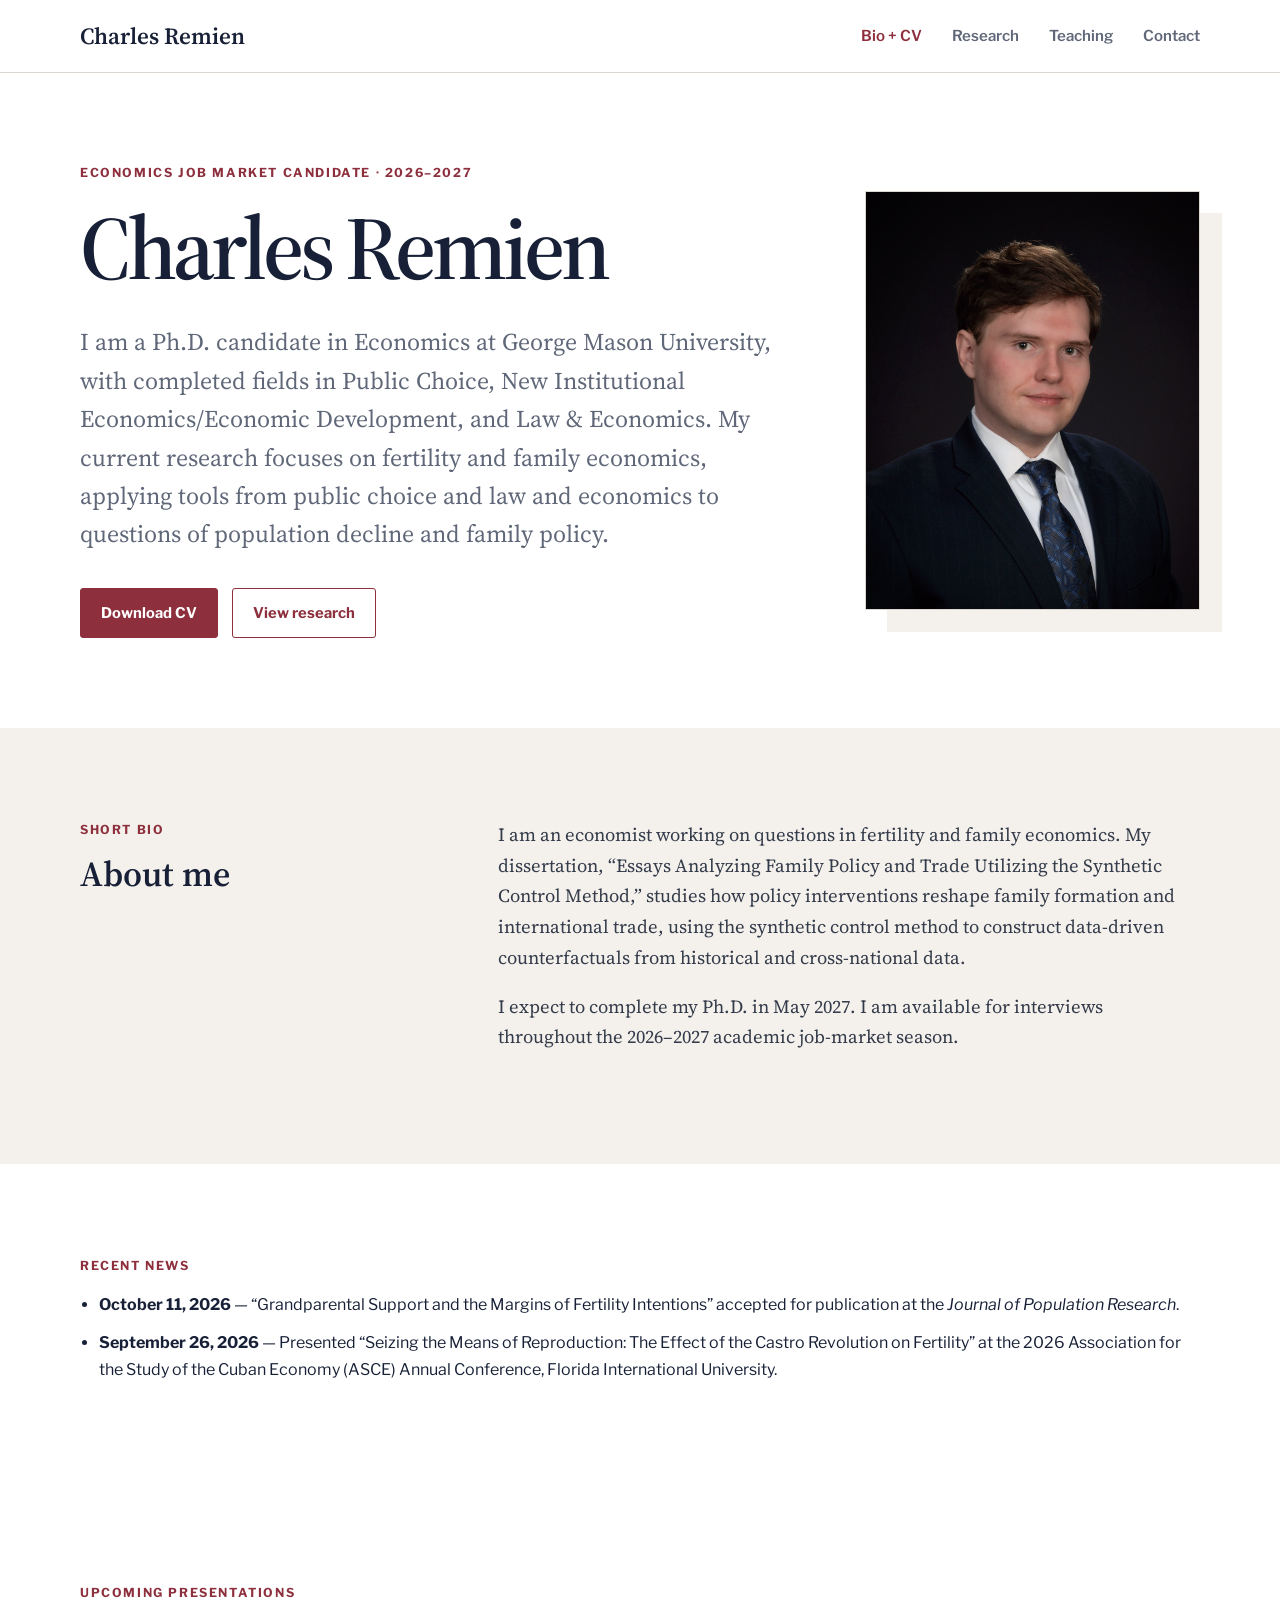
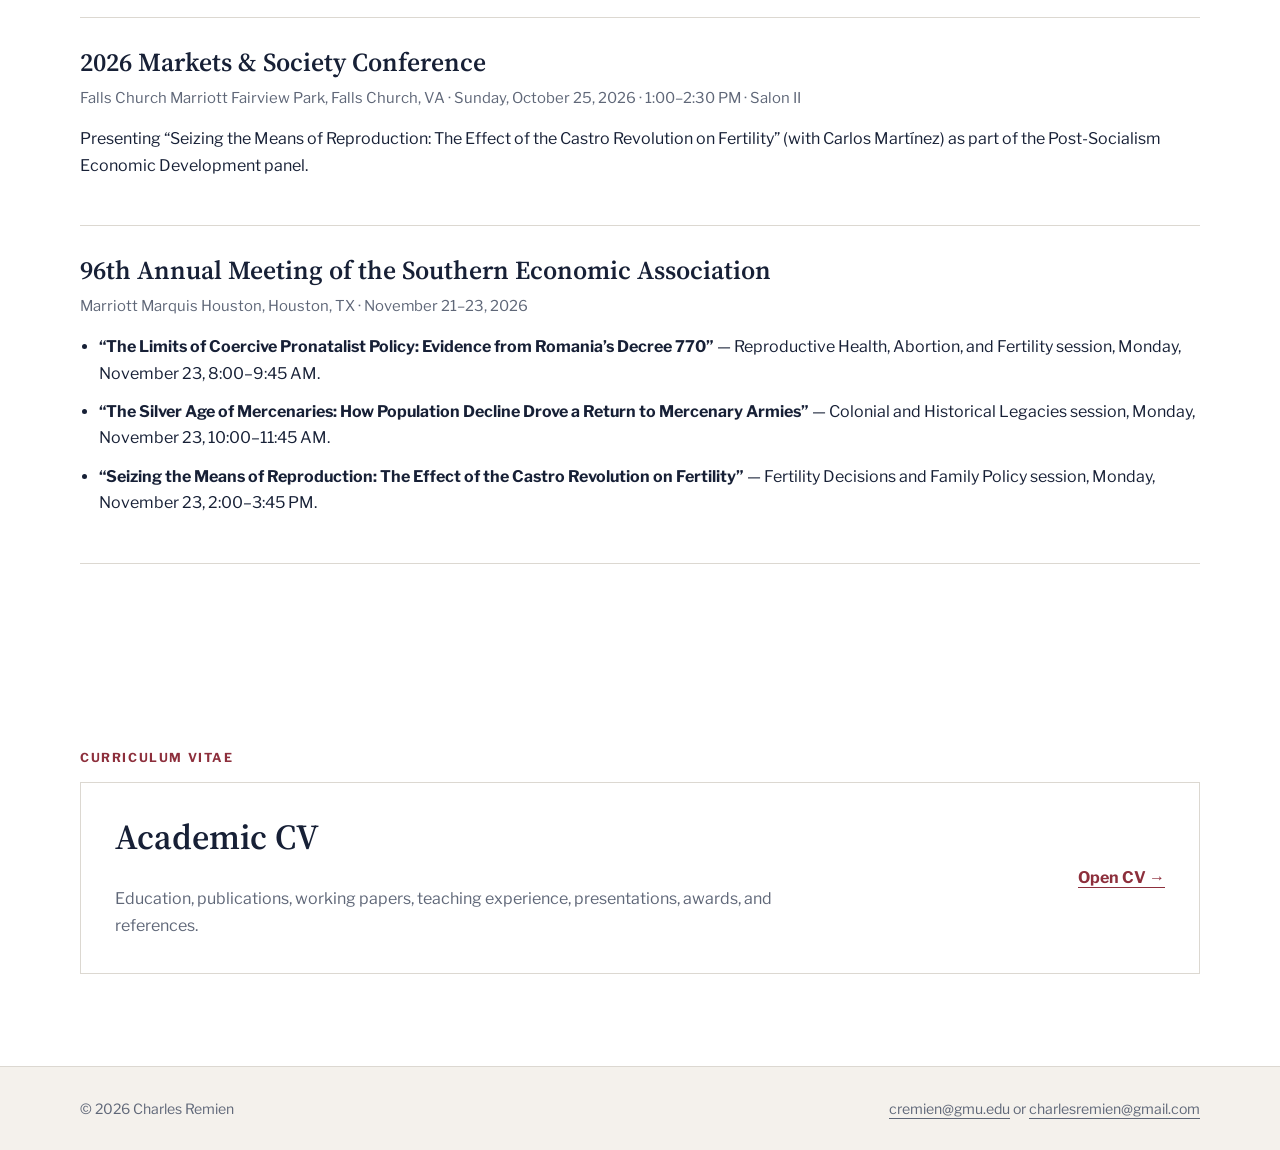
==== index.html @ 2c155588 "Add accepted-articles section and new abstract, Recent news, retitle research page, update CV Co-Aut" ====
<!DOCTYPE html>
<html lang="en">
<head>
  <meta charset="UTF-8">
  <meta name="viewport" content="width=device-width, initial-scale=1.0">
  <meta name="description" content="Economics job market candidate website">
  <title>Charles Remien | Economist</title>
  <link rel="preconnect" href="https://fonts.googleapis.com">
  <link rel="preconnect" href="https://fonts.gstatic.com" crossorigin>
  <link href="https://fonts.googleapis.com/css2?family=Libre+Franklin:wght@400;500;600;700&family=Source+Serif+4:opsz,wght@8..60,400;8..60,600&display=swap" rel="stylesheet">
  <link rel="stylesheet" href="assets/css/style.css">
</head>
<body>
  <header class="site-header">
    <div class="container nav-wrap">
      <a class="site-name" href="index.html">Charles Remien</a>
      <button class="menu-button" aria-label="Open navigation" aria-expanded="false">Menu</button>
      <nav class="site-nav" aria-label="Main navigation">
        <a class="active" href="index.html">Bio + CV</a>
        <a href="research.html">Research</a>
        <a href="teaching.html">Teaching</a>
        <a href="contact.html">Contact</a>
      </nav>
    </div>
  </header>

  <main>
    <section class="hero container">
      <div class="hero-copy">
        <p class="eyebrow">Economics Job Market Candidate · 2026–2027</p>
        <h1>Charles Remien</h1>
        <p class="lead">
          I am a Ph.D. candidate in Economics at George Mason University, with
          completed fields in Public Choice, New Institutional
          Economics/Economic Development, and Law &amp; Economics. My current research
          focuses on fertility and family economics, applying tools from public
          choice and law and economics to questions of population decline and
          family policy.
        </p>
        <div class="button-row">
          <a class="button primary" href="assets/files/cv.pdf">Download CV</a>
          <a class="button secondary" href="research.html">View research</a>
        </div>
      </div>

      <div class="portrait-wrap">
        <img class="portrait" src="assets/images/charles-remien-portrait.jpg" alt="Portrait of Charles Remien">
      </div>
    </section>

    <section class="section muted-section">
      <div class="container two-column">
        <div>
          <p class="section-label">Short bio</p>
          <h2>About me</h2>
        </div>
        <div class="prose">
          <p>
            I am an economist working on questions in fertility and family
            economics. My dissertation, “Essays Analyzing Family Policy and
            Trade Utilizing the Synthetic Control Method,” studies how policy
            interventions reshape family formation and international trade,
            using the synthetic control method to construct data-driven
            counterfactuals from historical and cross-national data.
          </p>
          <p>
            I expect to complete my Ph.D. in May 2027. I am available for
            interviews throughout the 2026–2027 academic job-market season.
          </p>
        </div>
      </div>
    </section>

    <section class="section container">
      <p class="section-label">Recent news</p>
      <ul class="project-list">
        <li><strong>October 11, 2026</strong> — “Grandparental Support and the Margins of Fertility Intentions” accepted for publication at the <em>Journal of Population Research</em>.</li>
        <li><strong>September 26, 2026</strong> — Presented “Seizing the Means of Reproduction: The Effect of the Castro Revolution on Fertility” at the 2026 Association for the Study of the Cuban Economy (ASCE) Annual Conference, Florida International University.</li>
      </ul>
    </section>

    <section class="section container">
      <p class="section-label">Upcoming presentations</p>
      <article class="paper compact-paper">
        <h2>2026 Markets &amp; Society Conference</h2>
        <p class="paper-meta">Falls Church Marriott Fairview Park, Falls Church, VA · Sunday, October 25, 2026 · 1:00–2:30 PM · Salon II</p>
        <p>
          Presenting “Seizing the Means of Reproduction: The Effect of the
          Castro Revolution on Fertility” (with Carlos Martínez) as part of the
          Post-Socialism Economic Development panel.
        </p>
      </article>

      <article class="paper compact-paper">
        <h2>96th Annual Meeting of the Southern Economic Association</h2>
        <p class="paper-meta">Marriott Marquis Houston, Houston, TX · November 21–23, 2026</p>
        <ul class="project-list">
          <li><strong>“The Limits of Coercive Pronatalist Policy: Evidence from Romania’s Decree 770”</strong> — Reproductive Health, Abortion, and Fertility session, Monday, November 23, 8:00–9:45 AM.</li>
          <li><strong>“The Silver Age of Mercenaries: How Population Decline Drove a Return to Mercenary Armies”</strong> — Colonial and Historical Legacies session, Monday, November 23, 10:00–11:45 AM.</li>
          <li><strong>“Seizing the Means of Reproduction: The Effect of the Castro Revolution on Fertility”</strong> — Fertility Decisions and Family Policy session, Monday, November 23, 2:00–3:45 PM.</li>
        </ul>
      </article>
    </section>

    <section class="section container">
      <p class="section-label">Curriculum vitae</p>
      <div class="card cv-card">
        <div>
          <h2>Academic CV</h2>
          <p>
            Education, publications, working papers, teaching experience,
            presentations, awards, and references.
          </p>
        </div>
        <a class="text-link" href="assets/files/cv.pdf">Open CV →</a>
      </div>
    </section>
  </main>

  <footer class="site-footer">
    <div class="container footer-wrap">
    	<p>© <span id="year"></span> Charles Remien</p>
    	<p><a href="mailto:cremien@gmu.edu">cremien@gmu.edu</a> or <a href="mailto:charlesremien@gmail.com">charlesremien@gmail.com</a></p>
    </div>
  </footer>

  <script src="assets/js/main.js"></script>
</body>
</html>
---- assets/css/style.css ----
:root {
  --ink: #172036;
  --muted: #5f6778;
  --accent: #8d2f3c;
  --accent-dark: #68212b;
  --paper: #ffffff;
  --soft: #f4f1ec;
  --line: #dcd8d1;
  --max-width: 1120px;
}

* {
  box-sizing: border-box;
}

html {
  scroll-behavior: smooth;
}

body {
  margin: 0;
  color: var(--ink);
  background: var(--paper);
  font-family: "Libre Franklin", Arial, sans-serif;
  line-height: 1.65;
}

a {
  color: inherit;
  text-decoration-thickness: 1px;
  text-underline-offset: 4px;
}

img {
  max-width: 100%;
}

.container {
  width: min(calc(100% - 40px), var(--max-width));
  margin-inline: auto;
}

.site-header {
  position: sticky;
  top: 0;
  z-index: 10;
  background: rgba(255, 255, 255, 0.96);
  border-bottom: 1px solid var(--line);
  backdrop-filter: blur(10px);
}

.nav-wrap {
  min-height: 72px;
  display: flex;
  align-items: center;
  justify-content: space-between;
  gap: 30px;
}

.site-name {
  font-family: "Source Serif 4", Georgia, serif;
  font-size: 1.45rem;
  font-weight: 600;
  text-decoration: none;
}

.site-nav {
  display: flex;
  align-items: center;
  gap: 30px;
}

.site-nav a {
  color: var(--muted);
  font-size: 0.94rem;
  font-weight: 600;
  text-decoration: none;
}

.site-nav a:hover,
.site-nav a.active {
  color: var(--accent);
}

.menu-button {
  display: none;
  padding: 8px 12px;
  color: var(--ink);
  background: transparent;
  border: 1px solid var(--line);
  border-radius: 4px;
  font: inherit;
}

.hero {
  min-height: 620px;
  display: grid;
  grid-template-columns: 1.35fr 0.65fr;
  align-items: center;
  gap: 90px;
  padding-block: 90px;
}

.eyebrow,
.section-label,
.course-level {
  margin: 0 0 14px;
  color: var(--accent);
  font-size: 0.77rem;
  font-weight: 700;
  letter-spacing: 0.13em;
  text-transform: uppercase;
}

h1,
h2 {
  font-family: "Source Serif 4", Georgia, serif;
  line-height: 1.14;
}

h1 {
  margin: 0 0 24px;
  font-size: clamp(3.1rem, 7vw, 5.9rem);
  font-weight: 600;
  letter-spacing: -0.045em;
}

h2 {
  margin-top: 0;
  font-size: clamp(1.55rem, 3vw, 2.2rem);
  font-weight: 600;
}

.lead {
  max-width: 720px;
  margin: 0;
  color: var(--muted);
  font-family: "Source Serif 4", Georgia, serif;
  font-size: clamp(1.2rem, 2vw, 1.5rem);
  line-height: 1.6;
}

.narrow {
  max-width: 760px;
}

.button-row {
  display: flex;
  flex-wrap: wrap;
  gap: 14px;
  margin-top: 34px;
}

.button {
  display: inline-block;
  padding: 12px 20px;
  border: 1px solid var(--accent);
  border-radius: 3px;
  font-size: 0.92rem;
  font-weight: 700;
  text-decoration: none;
}

.button.primary {
  color: #fff;
  background: var(--accent);
}

.button.primary:hover {
  background: var(--accent-dark);
}

.button.secondary {
  color: var(--accent);
}

.portrait-wrap {
  position: relative;
}

.portrait-wrap::before {
  content: "";
  position: absolute;
  inset: 22px -22px -22px 22px;
  background: var(--soft);
  z-index: -1;
}

.portrait {
  display: block;
  width: 100%;
  aspect-ratio: 4 / 5;
  object-fit: cover;
  border: 1px solid var(--line);
}

.section {
  padding-block: 92px;
}

.muted-section {
  background: var(--soft);
}

.two-column {
  display: grid;
  grid-template-columns: 0.65fr 1.35fr;
  gap: 80px;
}

.prose {
  max-width: 760px;
  color: #343b4a;
  font-family: "Source Serif 4", Georgia, serif;
  font-size: 1.16rem;
}

.prose p:first-child {
  margin-top: 0;
}

.card {
  border: 1px solid var(--line);
  background: #fff;
}

.cv-card {
  display: flex;
  align-items: center;
  justify-content: space-between;
  gap: 30px;
  padding: 34px;
}

.cv-card p {
  max-width: 700px;
  margin-bottom: 0;
  color: var(--muted);
}

.text-link,
.paper-links a {
  color: var(--accent);
  font-weight: 700;
  white-space: nowrap;
}

.page-main {
  padding-block: 74px 110px;
}

.page-header {
  padding-bottom: 65px;
  border-bottom: 1px solid var(--line);
}

.page-header h1 {
  max-width: 900px;
  font-size: clamp(2.8rem, 6vw, 5.2rem);
}

.research-section,
.section-block {
  padding-top: 70px;
}

.paper {
  padding: 30px 0;
  border-bottom: 1px solid var(--line);
}

.paper:first-of-type {
  border-top: 1px solid var(--line);
}

.featured-paper {
  padding: 34px;
  border: 1px solid var(--line);
  background: var(--soft);
}

.paper-heading {
  display: flex;
  justify-content: space-between;
  gap: 30px;
}

.paper h2 {
  margin-bottom: 8px;
  font-size: 1.62rem;
}

.paper-meta {
  margin: 0;
  color: var(--muted);
  font-size: 0.93rem;
}

.paper-links {
  display: flex;
  flex-wrap: wrap;
  align-items: flex-start;
  gap: 16px;
}

.paper-links a {
  font-size: 0.9rem;
}

.compact-paper .paper-links {
  margin-top: 16px;
}

.project-list,
.resource-list,
.profile-links {
  padding-left: 1.2rem;
}

.project-list li,
.resource-list li,
.profile-links li {
  margin-bottom: 12px;
}

.course-grid {
  display: grid;
  grid-template-columns: repeat(3, 1fr);
  gap: 22px;
}

.course-card {
  padding: 28px;
}

.course-card h2 {
  min-height: 2.4em;
  font-size: 1.45rem;
}

.course-card > p:not(.course-level) {
  color: var(--muted);
}

.tag-row {
  display: flex;
  flex-wrap: wrap;
  gap: 8px;
  margin: 22px 0;
}

.tag-row span {
  padding: 4px 9px;
  color: var(--muted);
  background: var(--soft);
  border-radius: 2px;
  font-size: 0.76rem;
}

.contact-layout {
  display: grid;
  grid-template-columns: 1.1fr 1fr 0.8fr;
  gap: 22px;
  padding-top: 70px;
}

.contact-card {
  min-height: 250px;
  padding: 30px;
}

.contact-card h2 {
  font-size: 1.4rem;
  overflow-wrap: anywhere;
}

.contact-card p,
.contact-card li {
  color: var(--muted);
}

.profile-links {
  list-style: none;
  padding: 0;
}

.availability {
  max-width: 780px;
  margin-top: 70px;
  padding-top: 45px;
  border-top: 1px solid var(--line);
  font-family: "Source Serif 4", Georgia, serif;
  font-size: 1.15rem;
}

.site-footer {
  padding-block: 30px;
  color: var(--muted);
  background: var(--soft);
  border-top: 1px solid var(--line);
  font-size: 0.88rem;
}

.footer-wrap {
  display: flex;
  justify-content: space-between;
  gap: 25px;
}

.footer-wrap p {
  margin: 0;
}

@media (max-width: 820px) {
  .menu-button {
    display: block;
  }

  .site-nav {
    position: absolute;
    top: 72px;
    left: 0;
    right: 0;
    display: none;
    flex-direction: column;
    align-items: flex-start;
    gap: 0;
    padding: 10px 20px 20px;
    background: #fff;
    border-bottom: 1px solid var(--line);
  }

  .site-nav.open {
    display: flex;
  }

  .site-nav a {
    width: 100%;
    padding: 12px 0;
  }

  .hero,
  .two-column,
  .contact-layout {
    grid-template-columns: 1fr;
  }

  .hero {
    gap: 55px;
    padding-block: 65px;
  }

  .portrait-wrap {
    max-width: 460px;
  }

  .two-column {
    gap: 22px;
  }

  .course-grid {
    grid-template-columns: 1fr;
  }

  .paper-heading,
  .cv-card {
    align-items: flex-start;
    flex-direction: column;
  }
}

@media (max-width: 520px) {
  .container {
    width: min(calc(100% - 28px), var(--max-width));
  }

  .hero,
  .section,
  .page-main {
    padding-block: 52px;
  }

  h1 {
    font-size: 3rem;
  }

  .featured-paper,
  .course-card,
  .contact-card,
  .cv-card {
    padding: 22px;
  }

  .footer-wrap {
    flex-direction: column;
  }
}
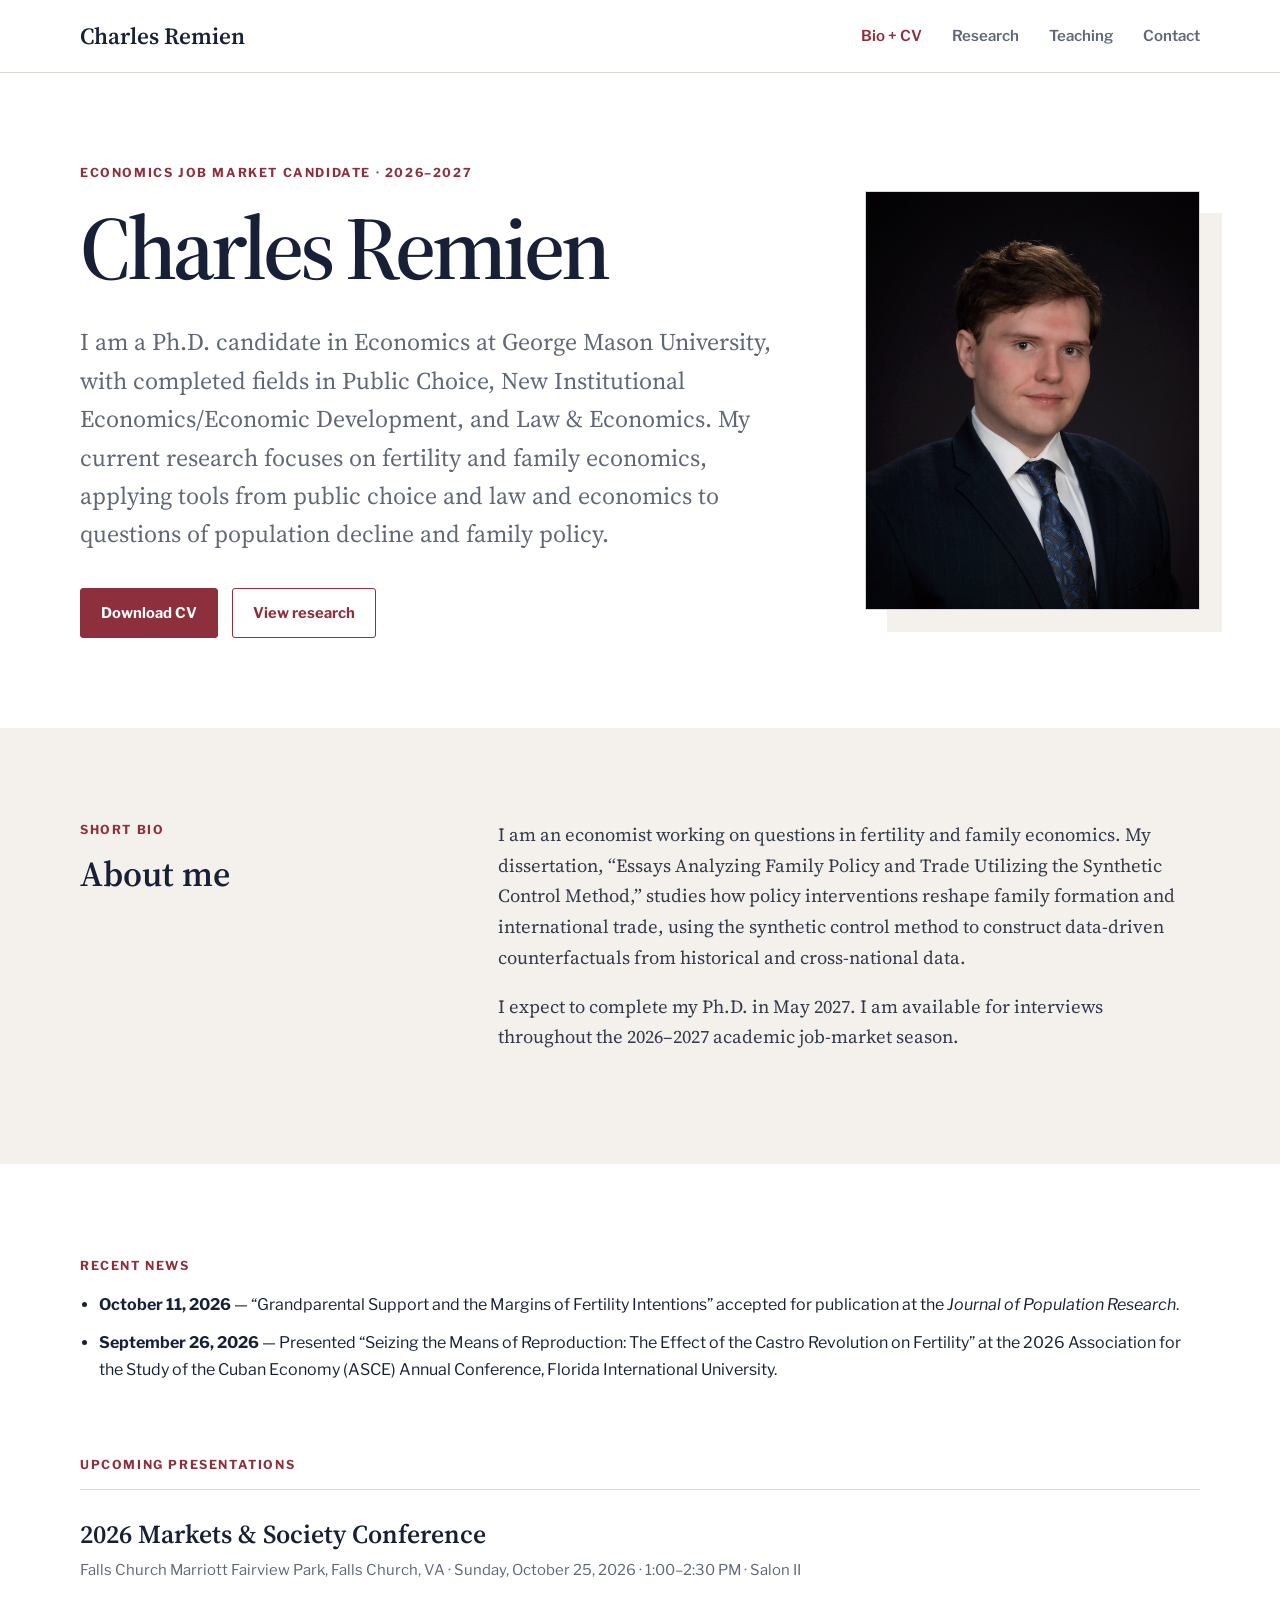
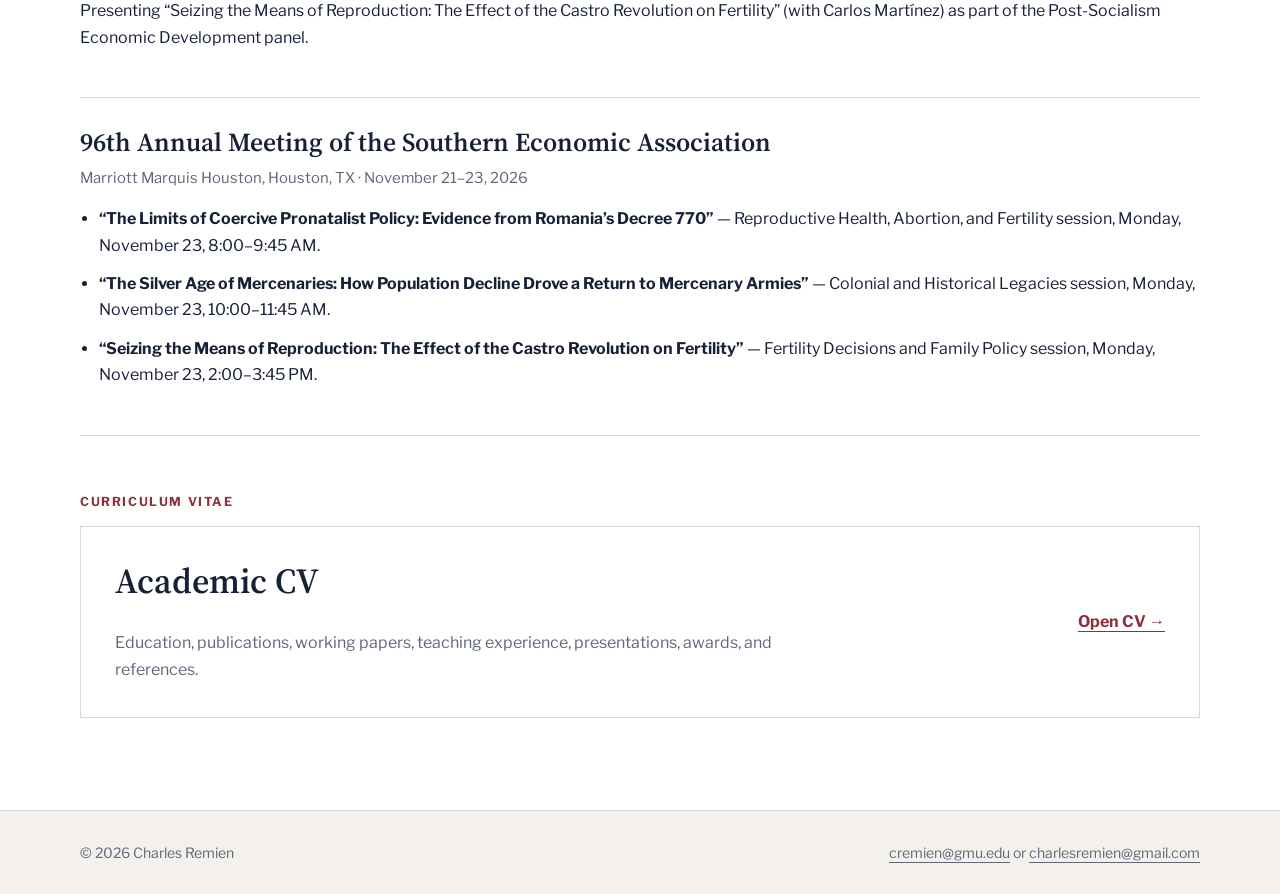
==== commit faa36f42: "Tighten spacing between homepage news, upcoming presentations, and CV sections Co-Authored-By: Claud" ====
--- a/index.html
+++ b/index.html
@@ -71,7 +71,7 @@
       </div>
     </section>
 
-    <section class="section container">
+    <section class="section section-tight-bottom container">
       <p class="section-label">Recent news</p>
       <ul class="project-list">
         <li><strong>October 11, 2026</strong> — “Grandparental Support and the Margins of Fertility Intentions” accepted for publication at the <em>Journal of Population Research</em>.</li>
@@ -79,7 +79,7 @@
       </ul>
     </section>
 
-    <section class="section container">
+    <section class="section section-tight-top section-tight-bottom container">
       <p class="section-label">Upcoming presentations</p>
       <article class="paper compact-paper">
         <h2>2026 Markets &amp; Society Conference</h2>
@@ -102,7 +102,7 @@
       </article>
     </section>
 
-    <section class="section container">
+    <section class="section section-tight-top container">
       <p class="section-label">Curriculum vitae</p>
       <div class="card cv-card">
         <div>
--- a/assets/css/style.css
+++ b/assets/css/style.css
@@ -196,6 +196,14 @@
 
 .section {
   padding-block: 92px;
+}
+
+.section.section-tight-bottom {
+  padding-bottom: 28px;
+}
+
+.section.section-tight-top {
+  padding-top: 28px;
 }
 
 .muted-section {
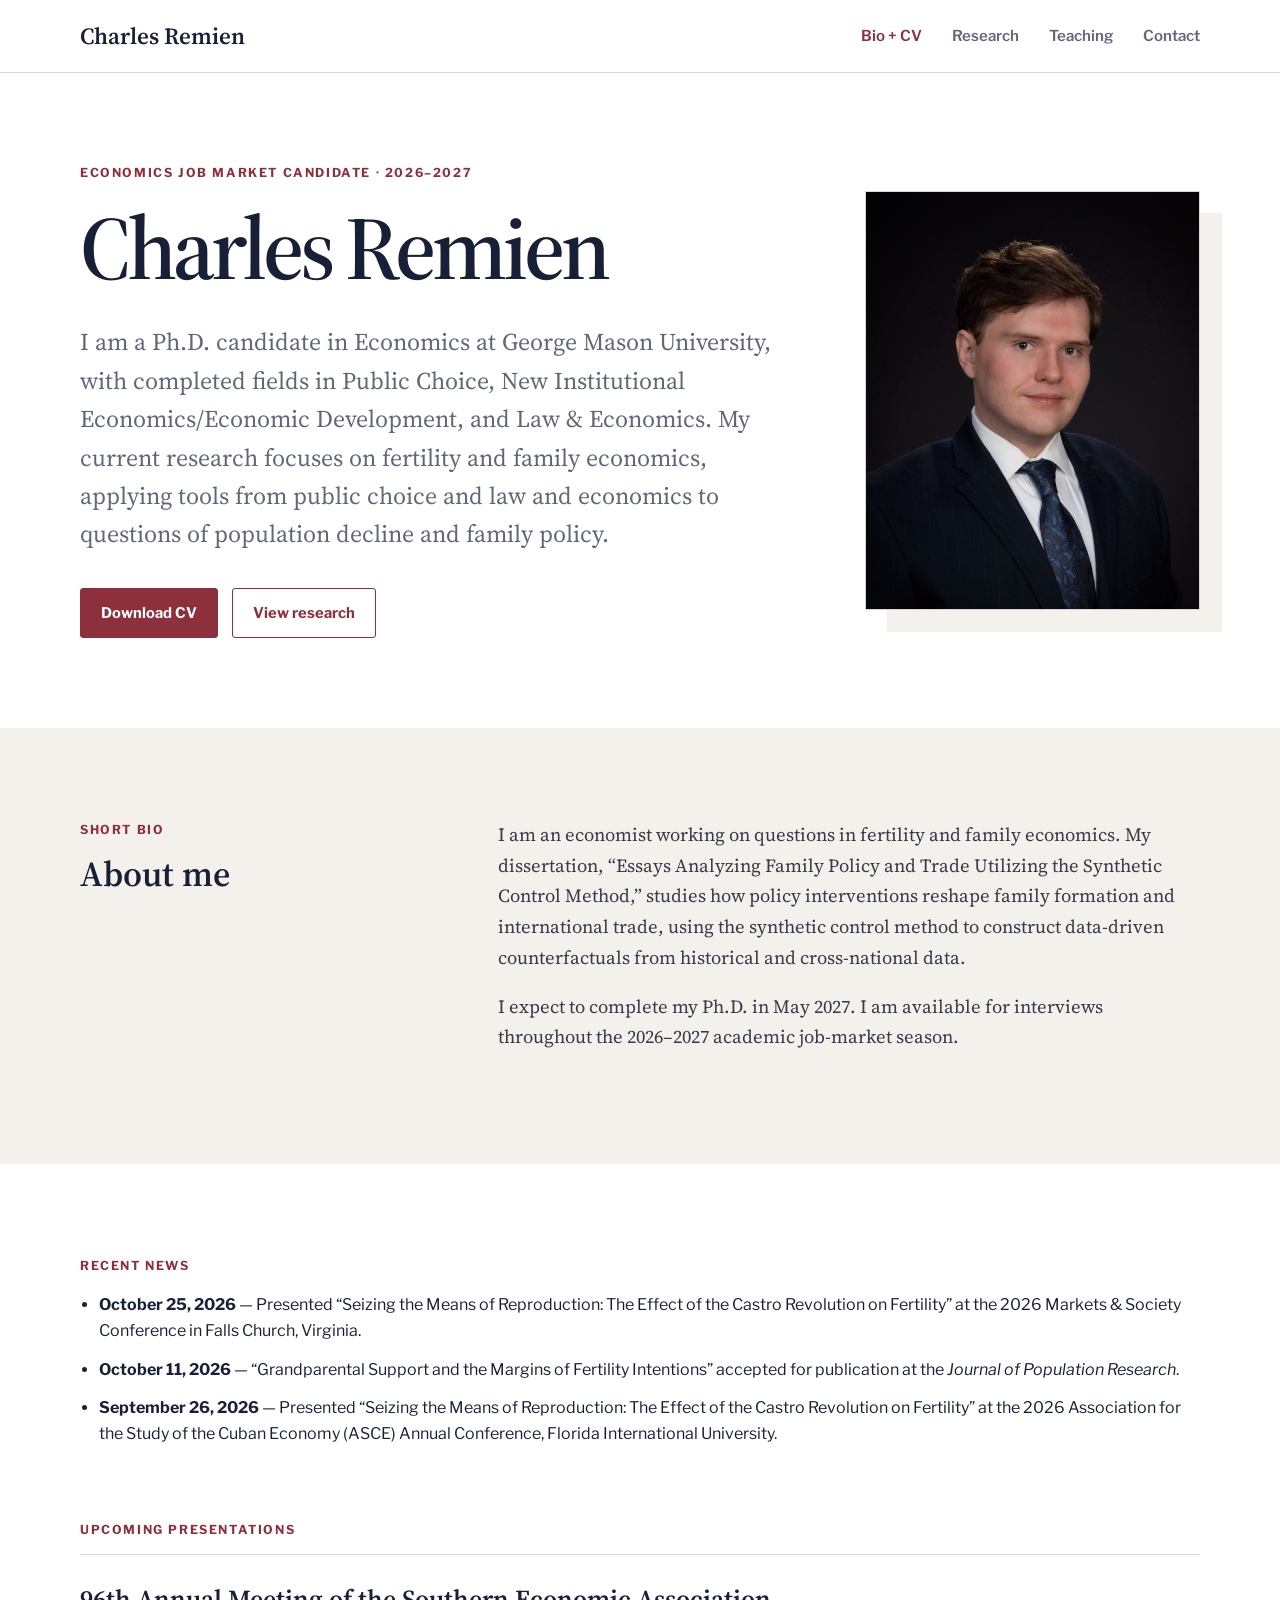
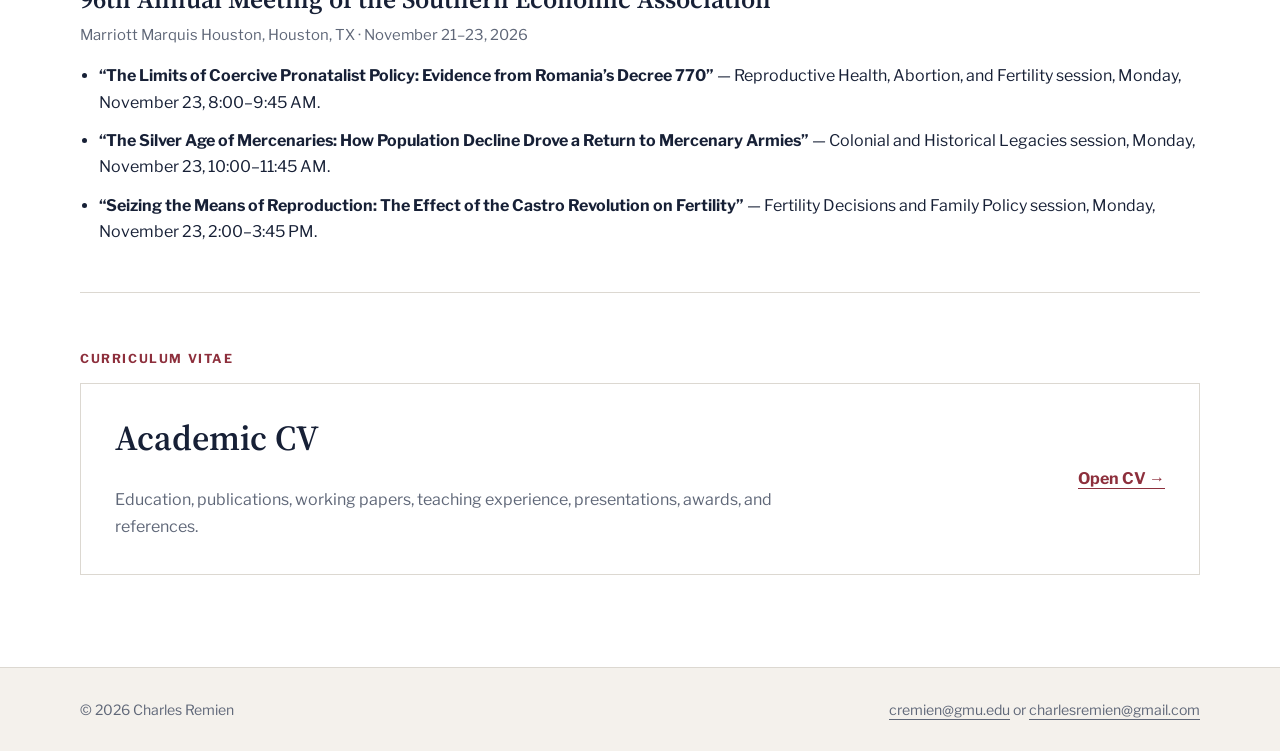
==== commit 42e83e76: "Markets & Society conference update: news item, Cuba paper tag, remove from upcoming; update Mercena" ====
--- a/index.html
+++ b/index.html
@@ -3,7 +3,7 @@
 <head>
   <meta charset="UTF-8">
   <meta name="viewport" content="width=device-width, initial-scale=1.0">
-  <meta name="description" content="Economics job market candidate website">
+  <meta name="description" content="Charles Remien — Ph.D. candidate in Economics at George Mason University. Fertility and family economics, public choice, and economic history. On the 2026–27 job market.">
   <title>Charles Remien | Economist</title>
   <link rel="preconnect" href="https://fonts.googleapis.com">
   <link rel="preconnect" href="https://fonts.gstatic.com" crossorigin>
@@ -74,6 +74,7 @@
     <section class="section section-tight-bottom container">
       <p class="section-label">Recent news</p>
       <ul class="project-list">
+        <li><strong>October 25, 2026</strong> — Presented “Seizing the Means of Reproduction: The Effect of the Castro Revolution on Fertility” at the 2026 Markets &amp; Society Conference in Falls Church, Virginia.</li>
         <li><strong>October 11, 2026</strong> — “Grandparental Support and the Margins of Fertility Intentions” accepted for publication at the <em>Journal of Population Research</em>.</li>
         <li><strong>September 26, 2026</strong> — Presented “Seizing the Means of Reproduction: The Effect of the Castro Revolution on Fertility” at the 2026 Association for the Study of the Cuban Economy (ASCE) Annual Conference, Florida International University.</li>
       </ul>
@@ -81,16 +82,6 @@
 
     <section class="section section-tight-top section-tight-bottom container">
       <p class="section-label">Upcoming presentations</p>
-      <article class="paper compact-paper">
-        <h2>2026 Markets &amp; Society Conference</h2>
-        <p class="paper-meta">Falls Church Marriott Fairview Park, Falls Church, VA · Sunday, October 25, 2026 · 1:00–2:30 PM · Salon II</p>
-        <p>
-          Presenting “Seizing the Means of Reproduction: The Effect of the
-          Castro Revolution on Fertility” (with Carlos Martínez) as part of the
-          Post-Socialism Economic Development panel.
-        </p>
-      </article>
-
       <article class="paper compact-paper">
         <h2>96th Annual Meeting of the Southern Economic Association</h2>
         <p class="paper-meta">Marriott Marquis Houston, Houston, TX · November 21–23, 2026</p>
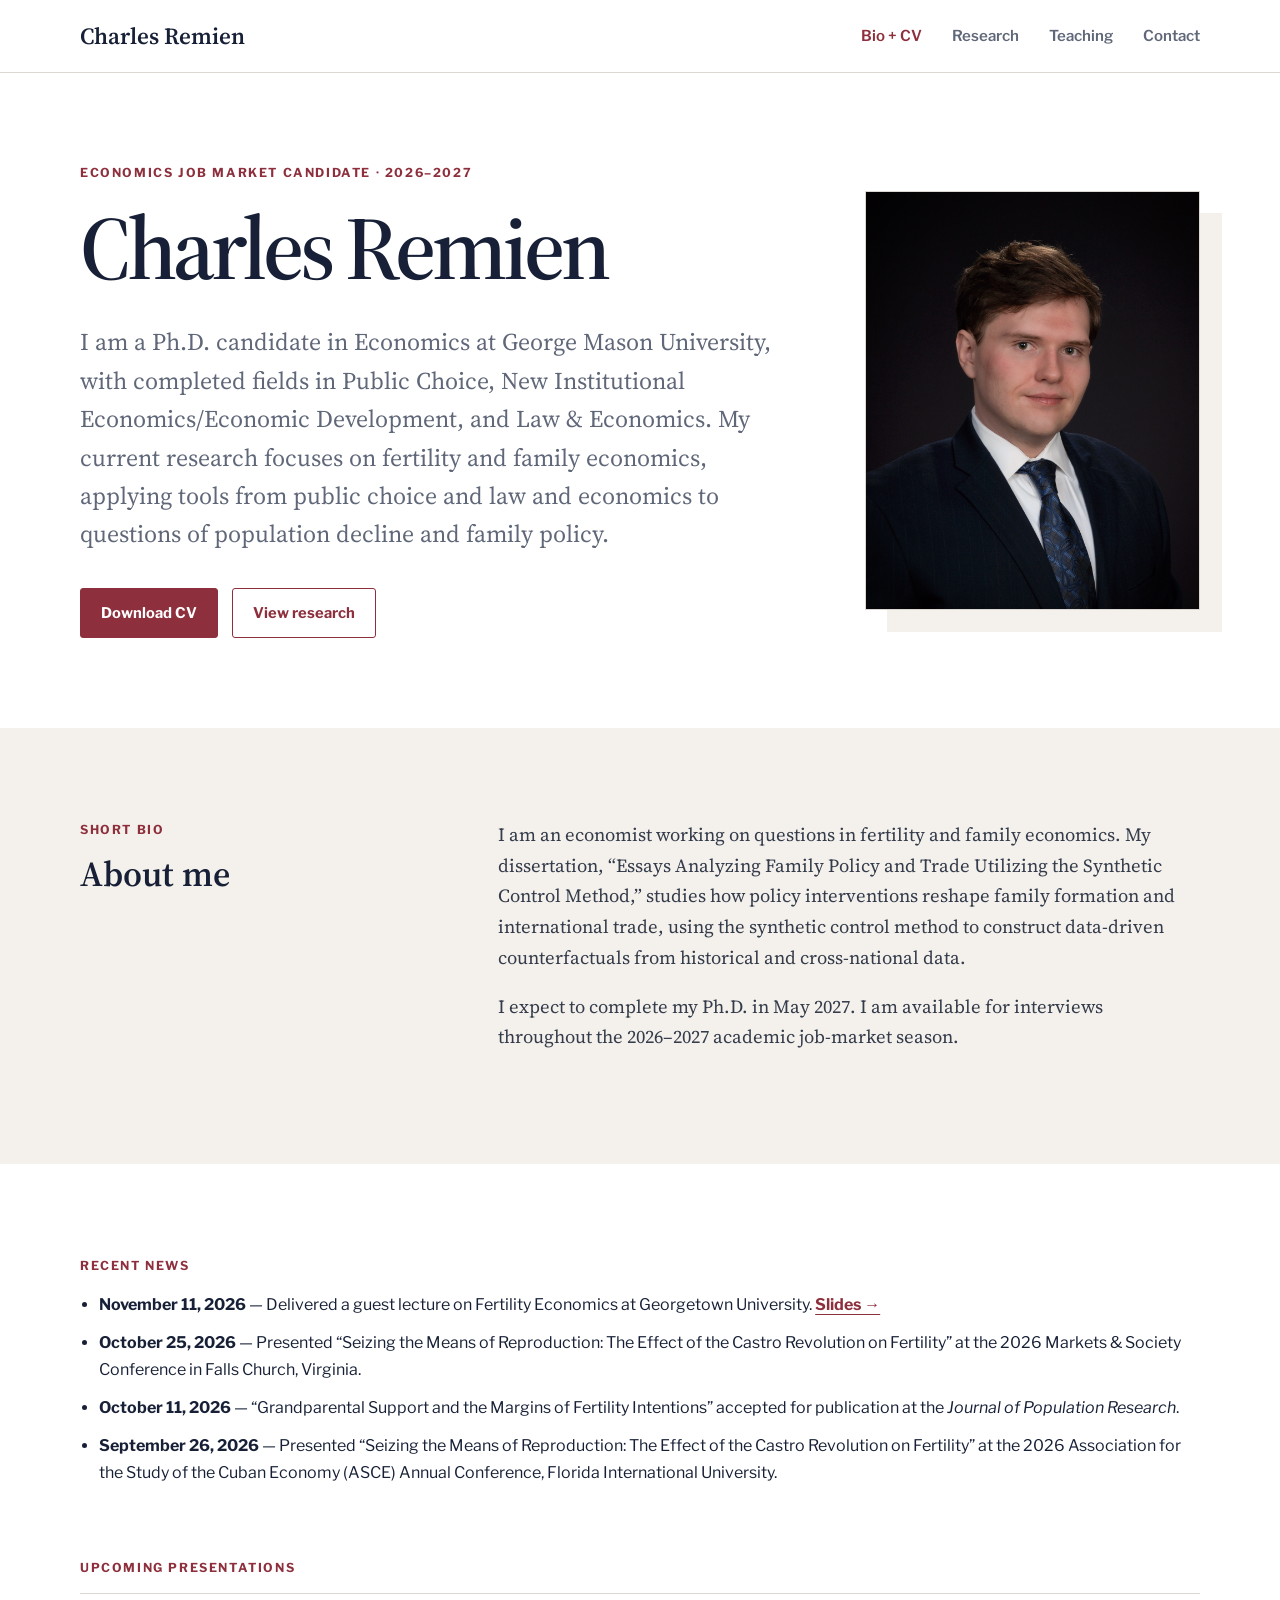
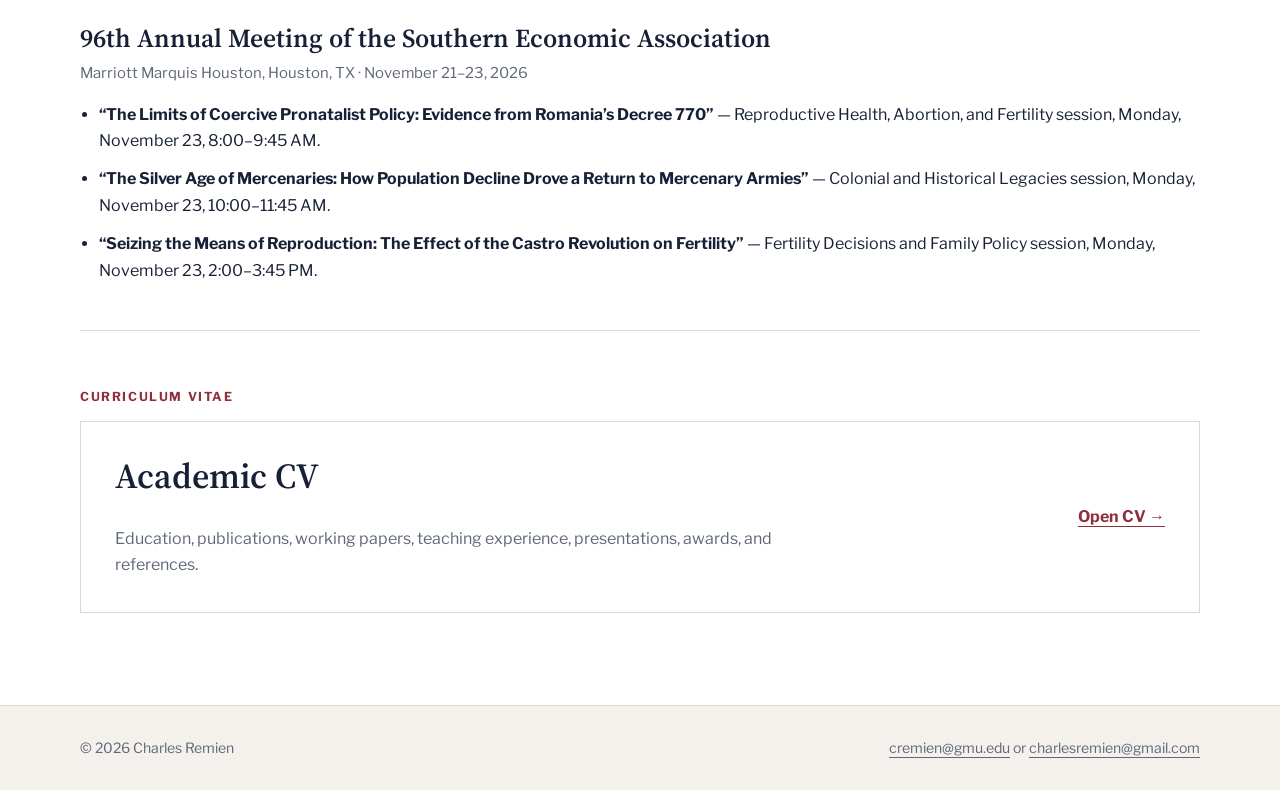
==== commit 5fa60c47: "Add Georgetown guest lecture news item with slides Co-Authored-By: Claude Sonnet 5.5 <noreply@anthro" ====
--- a/index.html
+++ b/index.html
@@ -74,6 +74,7 @@
     <section class="section section-tight-bottom container">
       <p class="section-label">Recent news</p>
       <ul class="project-list">
+        <li><strong>November 11, 2026</strong> — Delivered a guest lecture on Fertility Economics at Georgetown University. <a class="text-link" href="assets/files/guest-lecture-fertility-slides.pdf">Slides →</a></li>
         <li><strong>October 25, 2026</strong> — Presented “Seizing the Means of Reproduction: The Effect of the Castro Revolution on Fertility” at the 2026 Markets &amp; Society Conference in Falls Church, Virginia.</li>
         <li><strong>October 11, 2026</strong> — “Grandparental Support and the Margins of Fertility Intentions” accepted for publication at the <em>Journal of Population Research</em>.</li>
         <li><strong>September 26, 2026</strong> — Presented “Seizing the Means of Reproduction: The Effect of the Castro Revolution on Fertility” at the 2026 Association for the Study of the Cuban Economy (ASCE) Annual Conference, Florida International University.</li>
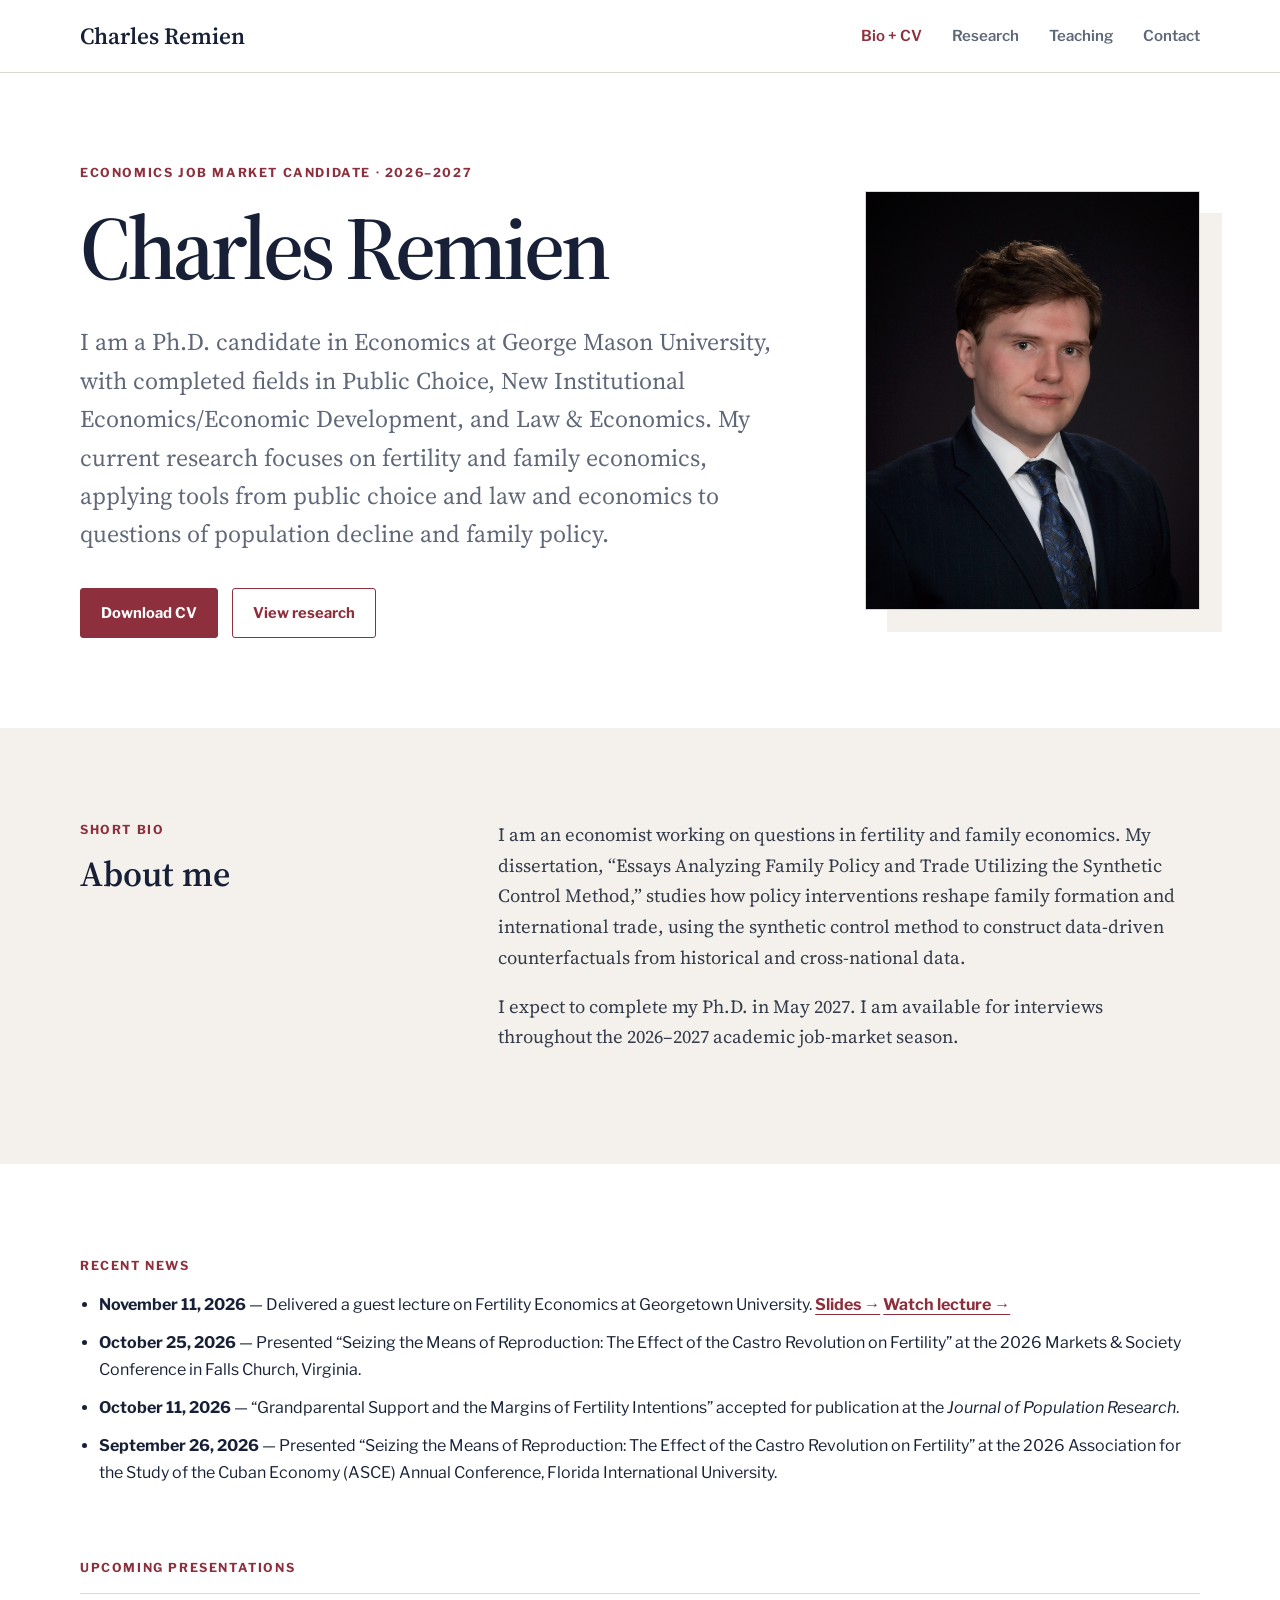
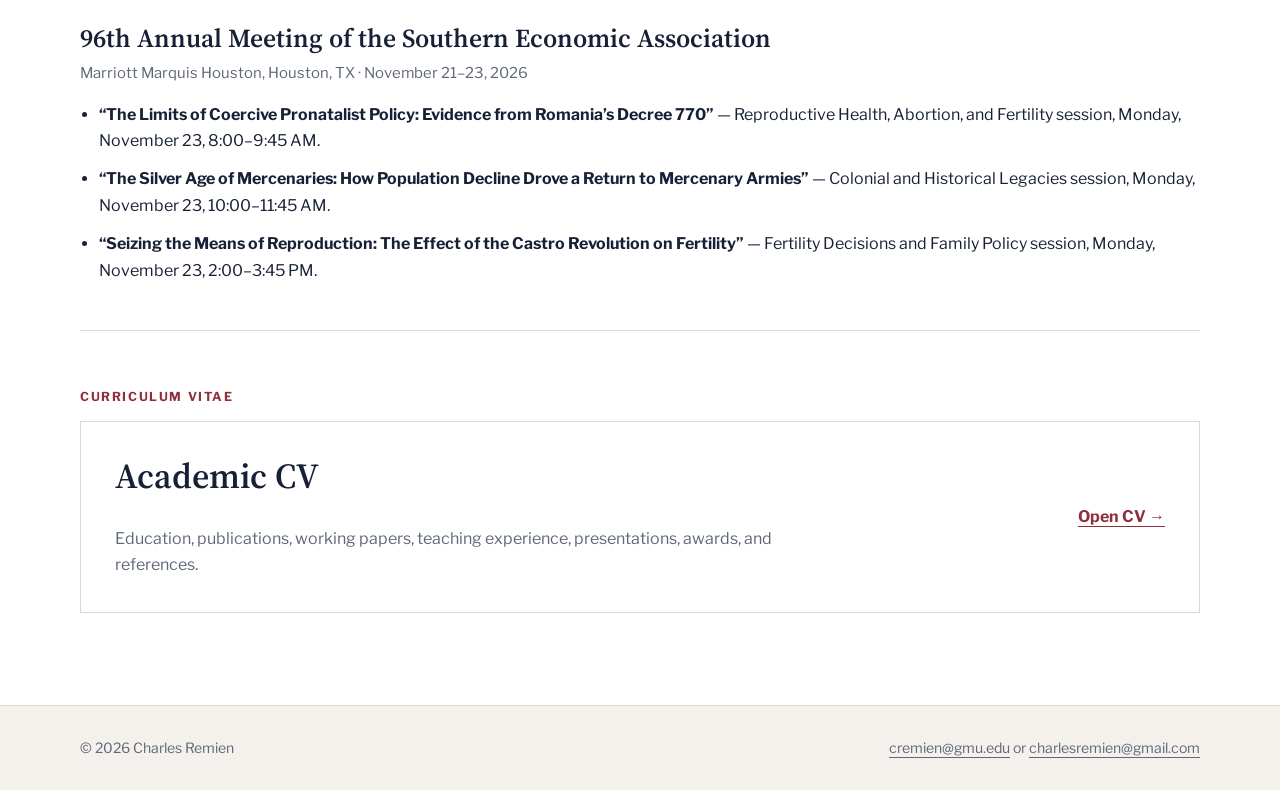
==== commit 347679a1: "Add Georgetown lecture recording link Co-Authored-By: Claude Sonnet 5.5 <noreply@anthropic.com>" ====
--- a/index.html
+++ b/index.html
@@ -74,7 +74,7 @@
     <section class="section section-tight-bottom container">
       <p class="section-label">Recent news</p>
       <ul class="project-list">
-        <li><strong>November 11, 2026</strong> — Delivered a guest lecture on Fertility Economics at Georgetown University. <a class="text-link" href="assets/files/guest-lecture-fertility-slides.pdf">Slides →</a></li>
+        <li><strong>November 11, 2026</strong> — Delivered a guest lecture on Fertility Economics at Georgetown University. <a class="text-link" href="assets/files/guest-lecture-fertility-slides.pdf">Slides →</a> <a class="text-link" href="https://youtu.be/rz3AYt3k1hU">Watch lecture →</a></li>
         <li><strong>October 25, 2026</strong> — Presented “Seizing the Means of Reproduction: The Effect of the Castro Revolution on Fertility” at the 2026 Markets &amp; Society Conference in Falls Church, Virginia.</li>
         <li><strong>October 11, 2026</strong> — “Grandparental Support and the Margins of Fertility Intentions” accepted for publication at the <em>Journal of Population Research</em>.</li>
         <li><strong>September 26, 2026</strong> — Presented “Seizing the Means of Reproduction: The Effect of the Castro Revolution on Fertility” at the 2026 Association for the Study of the Cuban Economy (ASCE) Annual Conference, Florida International University.</li>
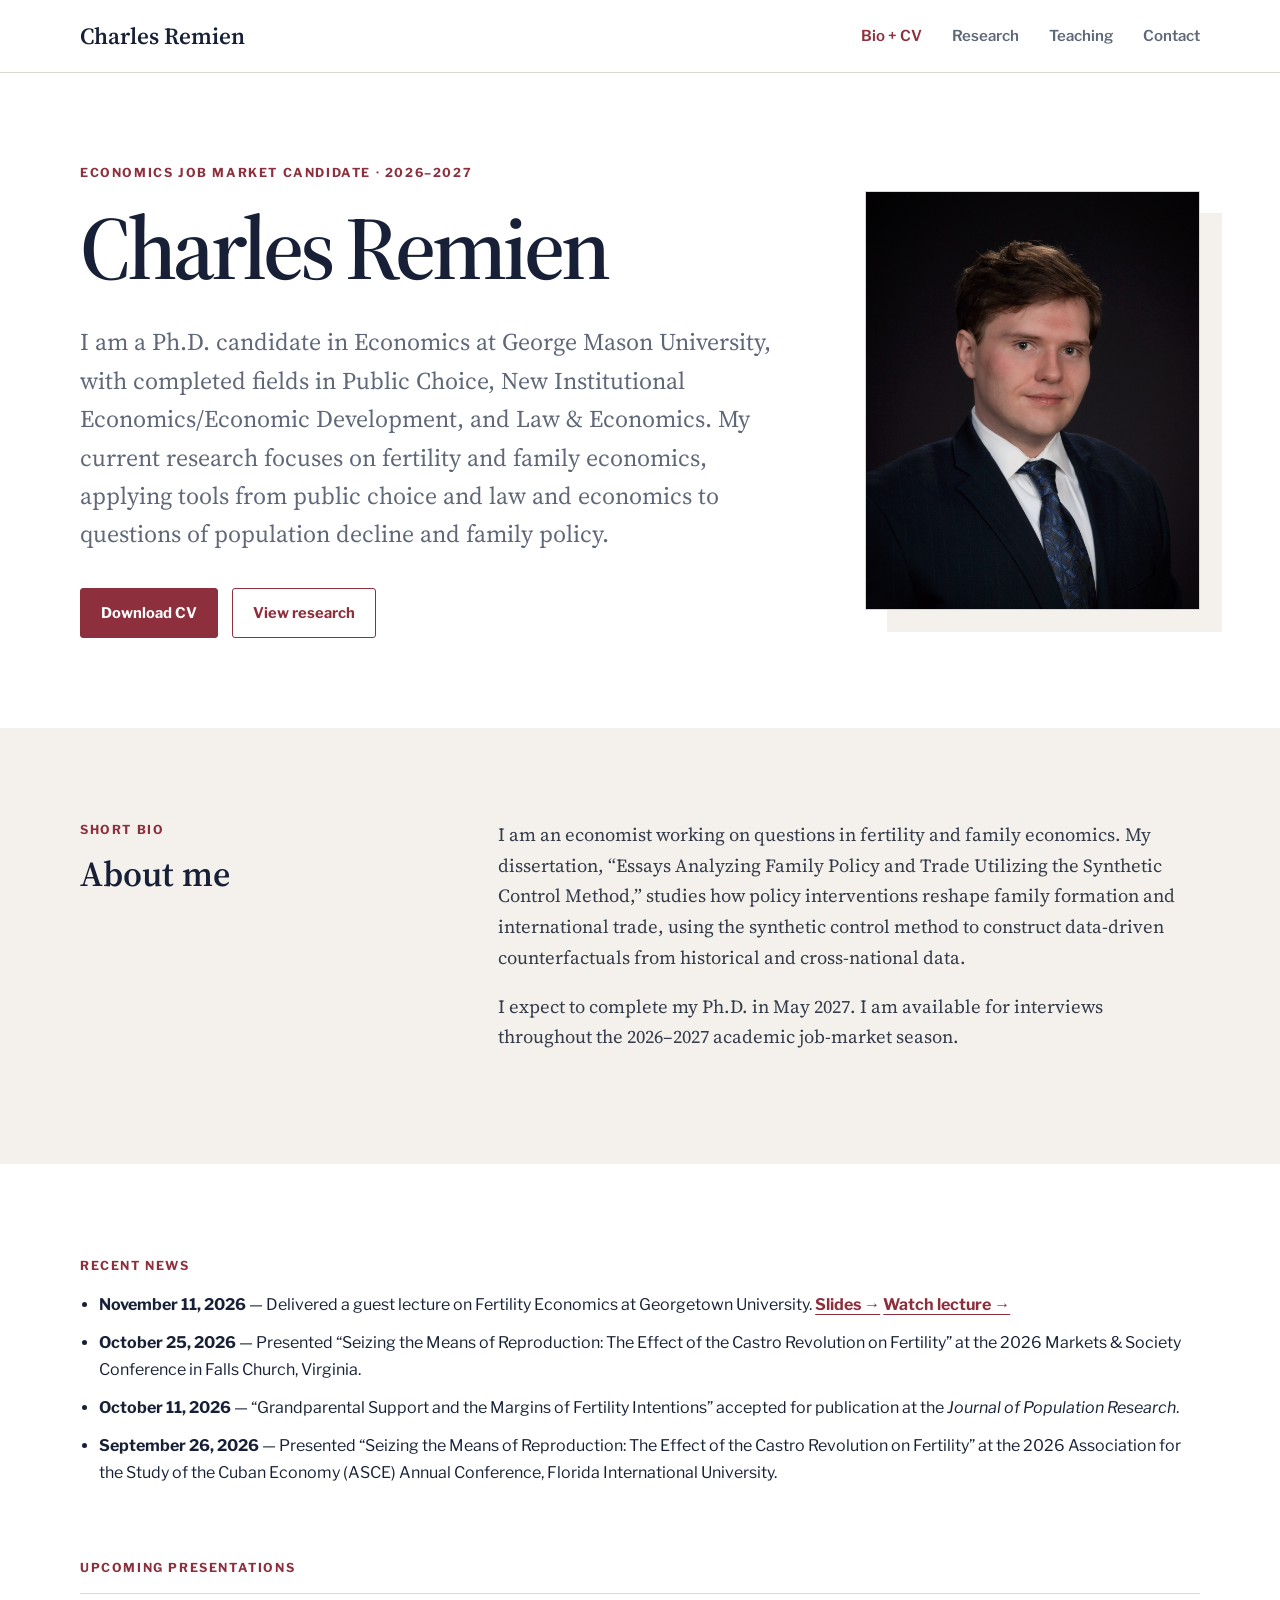
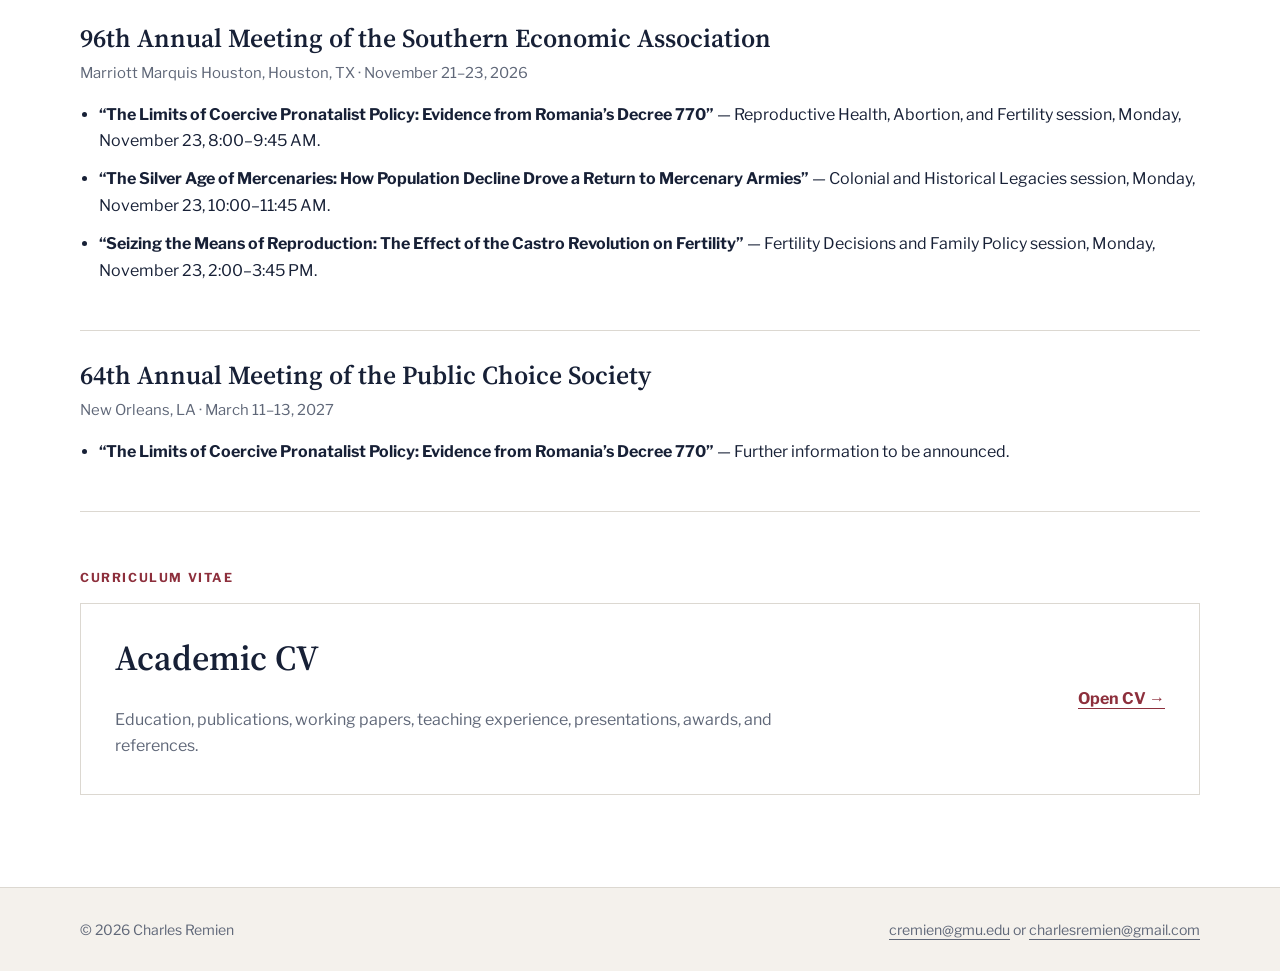
==== commit 0e631340: "Add 64th Public Choice Society meeting (March 2027) to upcoming presentations Co-Authored-By: Claude" ====
--- a/index.html
+++ b/index.html
@@ -92,6 +92,13 @@
           <li><strong>“Seizing the Means of Reproduction: The Effect of the Castro Revolution on Fertility”</strong> — Fertility Decisions and Family Policy session, Monday, November 23, 2:00–3:45 PM.</li>
         </ul>
       </article>
+      <article class="paper compact-paper">
+        <h2>64th Annual Meeting of the Public Choice Society</h2>
+        <p class="paper-meta">New Orleans, LA · March 11–13, 2027</p>
+        <ul class="project-list">
+          <li><strong>“The Limits of Coercive Pronatalist Policy: Evidence from Romania’s Decree 770”</strong> — Further information to be announced.</li>
+        </ul>
+      </article>
     </section>
 
     <section class="section section-tight-top container">
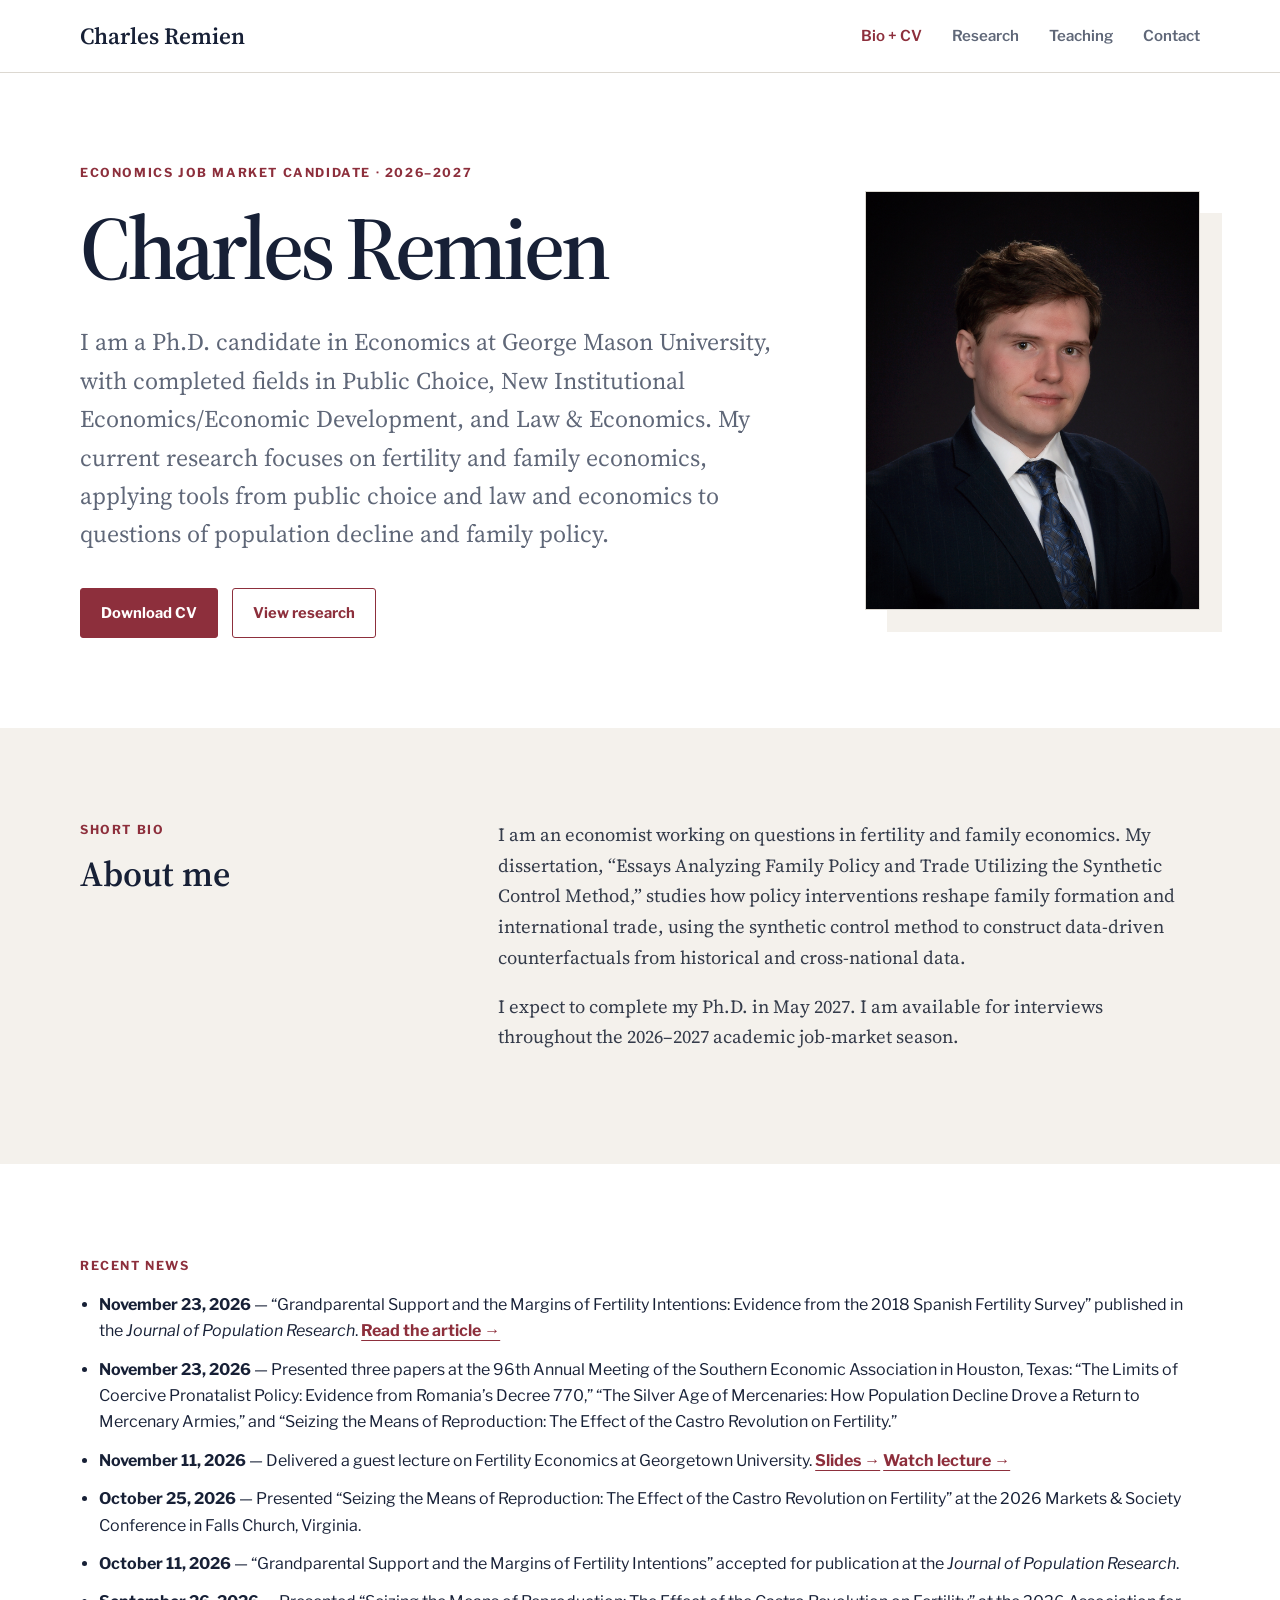
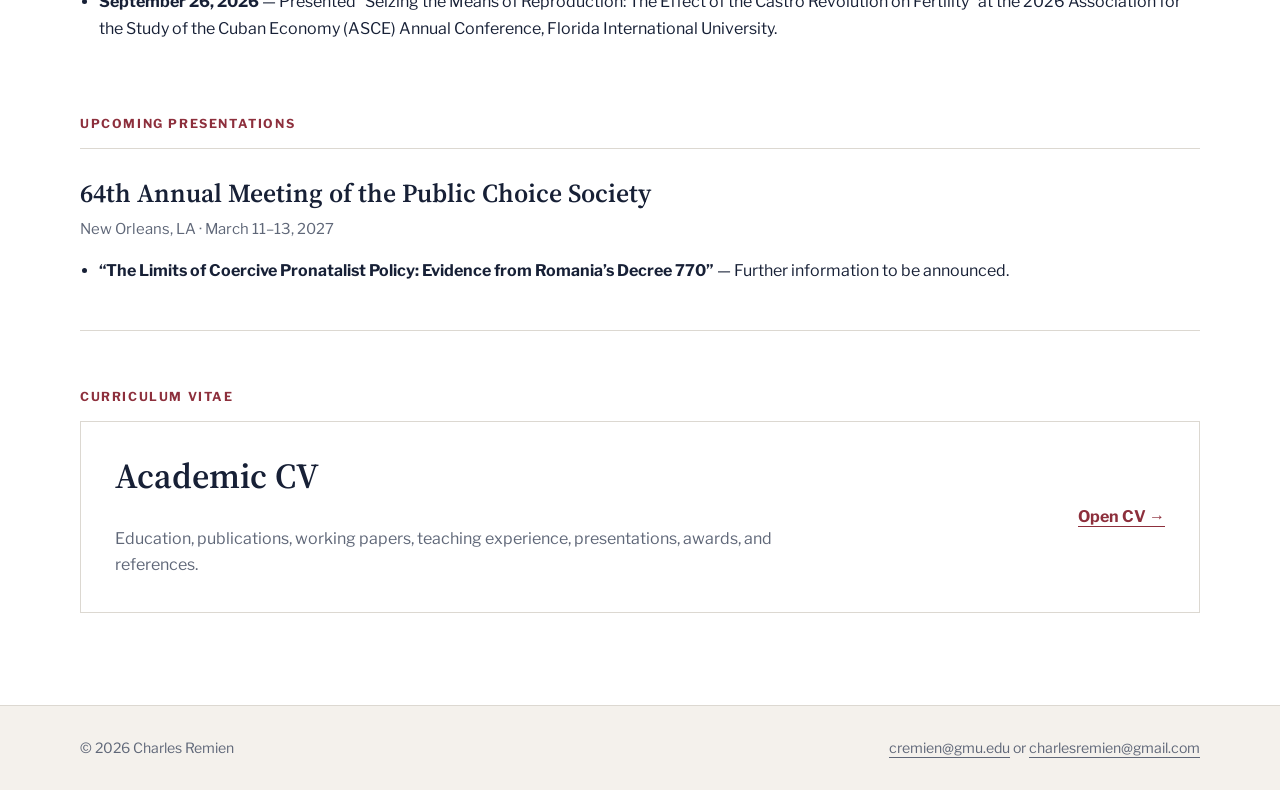
==== commit ed8dfe5a: "SEA update, Romania video, Spanish fertility paper published in JPR Co-Authored-By: Claude Sonnet 5." ====
--- a/index.html
+++ b/index.html
@@ -74,6 +74,8 @@
     <section class="section section-tight-bottom container">
       <p class="section-label">Recent news</p>
       <ul class="project-list">
+        <li><strong>November 23, 2026</strong> — “Grandparental Support and the Margins of Fertility Intentions: Evidence from the 2018 Spanish Fertility Survey” published in the <em>Journal of Population Research</em>. <a class="text-link" href="https://doi.org/10.1007/s12546-026-09444-y">Read the article →</a></li>
+        <li><strong>November 23, 2026</strong> — Presented three papers at the 96th Annual Meeting of the Southern Economic Association in Houston, Texas: “The Limits of Coercive Pronatalist Policy: Evidence from Romania’s Decree 770,” “The Silver Age of Mercenaries: How Population Decline Drove a Return to Mercenary Armies,” and “Seizing the Means of Reproduction: The Effect of the Castro Revolution on Fertility.”</li>
         <li><strong>November 11, 2026</strong> — Delivered a guest lecture on Fertility Economics at Georgetown University. <a class="text-link" href="assets/files/guest-lecture-fertility-slides.pdf">Slides →</a> <a class="text-link" href="https://youtu.be/rz3AYt3k1hU">Watch lecture →</a></li>
         <li><strong>October 25, 2026</strong> — Presented “Seizing the Means of Reproduction: The Effect of the Castro Revolution on Fertility” at the 2026 Markets &amp; Society Conference in Falls Church, Virginia.</li>
         <li><strong>October 11, 2026</strong> — “Grandparental Support and the Margins of Fertility Intentions” accepted for publication at the <em>Journal of Population Research</em>.</li>
@@ -83,15 +85,6 @@
 
     <section class="section section-tight-top section-tight-bottom container">
       <p class="section-label">Upcoming presentations</p>
-      <article class="paper compact-paper">
-        <h2>96th Annual Meeting of the Southern Economic Association</h2>
-        <p class="paper-meta">Marriott Marquis Houston, Houston, TX · November 21–23, 2026</p>
-        <ul class="project-list">
-          <li><strong>“The Limits of Coercive Pronatalist Policy: Evidence from Romania’s Decree 770”</strong> — Reproductive Health, Abortion, and Fertility session, Monday, November 23, 8:00–9:45 AM.</li>
-          <li><strong>“The Silver Age of Mercenaries: How Population Decline Drove a Return to Mercenary Armies”</strong> — Colonial and Historical Legacies session, Monday, November 23, 10:00–11:45 AM.</li>
-          <li><strong>“Seizing the Means of Reproduction: The Effect of the Castro Revolution on Fertility”</strong> — Fertility Decisions and Family Policy session, Monday, November 23, 2:00–3:45 PM.</li>
-        </ul>
-      </article>
       <article class="paper compact-paper">
         <h2>64th Annual Meeting of the Public Choice Society</h2>
         <p class="paper-meta">New Orleans, LA · March 11–13, 2027</p>
